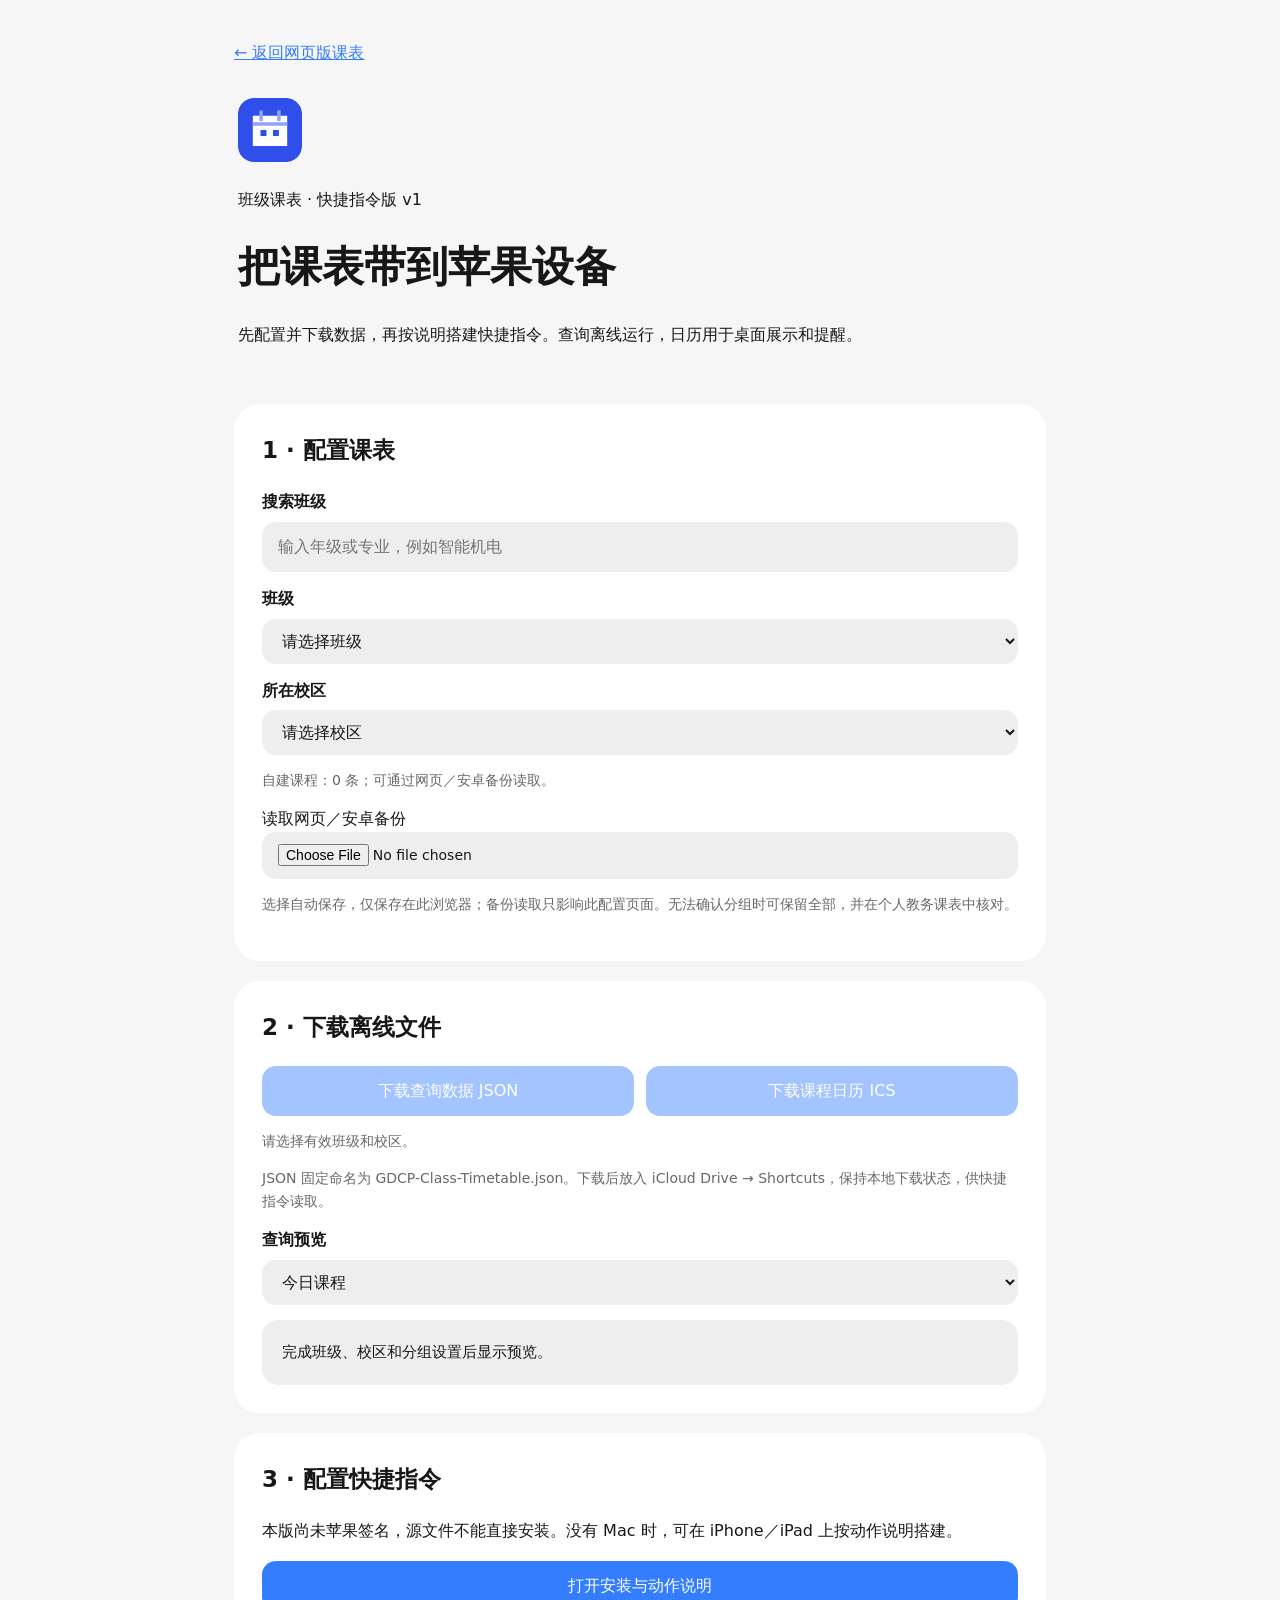
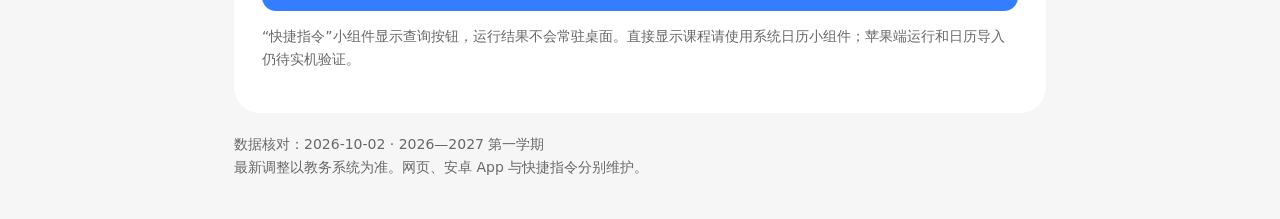
==== shortcuts/index.html @ de6b6f2e "Privacy cleanup: empty timetable clients, previous data backed up privately" ====
<!doctype html><html lang="zh-CN"><head><meta charset="utf-8"><meta name="viewport" content="width=device-width,initial-scale=1,viewport-fit=cover"><title>班级课表 · 苹果快捷指令</title><link rel="icon" href="../icon.svg"><link rel="stylesheet" href="page.css"><script src="../school-data.js" defer></script><script src="core.js" defer></script><script src="page.js" defer></script></head><body><main><a href="../">← 返回网页版课表</a><header><img src="../icon.svg" alt=""><p>班级课表 · 快捷指令版 v1</p><h1>把课表带到苹果设备</h1><p>先配置并下载数据，再按说明搭建快捷指令。查询离线运行，日历用于桌面展示和提醒。</p></header><section><h2>1 · 配置课表</h2><label for="search">搜索班级</label><input id="search" type="search" placeholder="输入年级或专业，例如智能机电"><label for="class">班级</label><select id="class"><option value="">请选择班级</option></select><label for="campus">所在校区</label><select id="campus"><option value="">请选择校区</option><option value="0">清远校区</option><option value="1">天河校区</option><option value="2">花都校区</option><option value="3">国际校区</option></select><div id="groups"></div><p id="custom" class="muted"></p><label class="import">读取网页／安卓备份<input id="backup" type="file" accept=".json,application/json"></label><p class="muted">选择自动保存，仅保存在此浏览器；备份读取只影响此配置页面。无法确认分组时可保留全部，并在个人教务课表中核对。</p><p id="status" role="status"></p></section><section><h2>2 · 下载离线文件</h2><div class="actions"><button id="json" disabled>下载查询数据 JSON</button><button id="ics" disabled>下载课程日历 ICS</button></div><p id="count" class="muted">选择班级、校区和分组选课后可导出。</p><p class="muted">JSON 固定命名为 GDCP-Class-Timetable.json。下载后放入 iCloud Drive → Shortcuts，保持本地下载状态，供快捷指令读取。</p><label for="previewMode">查询预览</label><select id="previewMode"><option value="today">今日课程</option><option value="tomorrow">明日课程</option><option value="next">当前／下一节课</option><option value="week">本周课程</option></select><pre id="preview">完成配置后显示预览。</pre></section><section><h2>3 · 配置快捷指令</h2><p>本版尚未苹果签名，源文件不能直接安装。没有 Mac 时，可在 iPhone／iPad 上按动作说明搭建。</p><div class="actions"><a class="button" href="guide.html">打开安装与动作说明</a></div><p class="muted">“快捷指令”小组件显示查询按钮，运行结果不会常驻桌面。直接显示课程请使用系统日历小组件；苹果端运行和日历导入仍待实机验证。</p></section><footer>数据核对：2026-10-02 · 2026—2027 第一学期<br>最新调整以教务系统为准。网页、安卓 App 与快捷指令分别维护。</footer></main></body></html>
---- shortcuts/page.css ----
:root{color-scheme:light dark;--bg:#f6f6f6;--card:#fff;--ink:#171717;--muted:#686868;--field:#eee;--blue:#347dff}*{box-sizing:border-box}body{margin:0;background:var(--bg);color:var(--ink);font:16px/1.65 system-ui,-apple-system,sans-serif}main{max-width:860px;margin:auto;padding:40px 24px calc(40px + env(safe-area-inset-bottom))}header{padding:32px 4px 20px}header img{width:64px;border-radius:16px}h1{font-size:clamp(28px,5vw,42px);line-height:1.25}h2{font-size:23px;margin-top:0}h3{font-size:19px}section{background:var(--card);border-radius:26px;padding:28px;margin:20px 0}label,legend{display:block;margin:14px 0 6px;font-weight:600}input,select,button,.button{font:inherit;border-radius:14px;padding:12px 16px;border:0}input,select{width:100%;background:var(--field);color:var(--ink);min-width:0}button,.button{background:var(--blue);color:#fff;cursor:pointer;text-decoration:none;display:inline-block;text-align:center}button:disabled{opacity:.45;cursor:default}.secondary{background:var(--field);color:var(--ink)}a{color:var(--blue);overflow-wrap:anywhere}.actions{display:flex;flex-wrap:wrap;gap:12px}.actions>*{flex:1;min-width:190px}fieldset{border:1px solid var(--field);border-radius:18px;margin-top:18px;padding:0 16px 18px}.muted,footer{color:var(--muted);font-size:14px}pre{white-space:pre-wrap;overflow-wrap:anywhere;background:var(--field);border-radius:16px;padding:20px;font:15px/1.7 system-ui;margin-bottom:0}.import{font-weight:400}input[type=file]{font-size:14px}#status{color:#b94728}table{border-collapse:collapse;width:100%;font-size:14px}td,th{border-bottom:1px solid var(--field);padding:12px 6px;text-align:left;vertical-align:top;overflow-wrap:anywhere}code{overflow-wrap:anywhere}details{margin:20px 0}summary{cursor:pointer;font-weight:600}:focus-visible{outline:3px solid #72a4ff;outline-offset:3px}@media(max-width:480px){main{padding:24px 16px}section{padding:22px 18px}table{font-size:13px}.actions>*{min-width:100%}}@media(prefers-color-scheme:dark){:root{--bg:#101010;--card:#202020;--ink:#eee;--muted:#aaa;--field:#303030}}
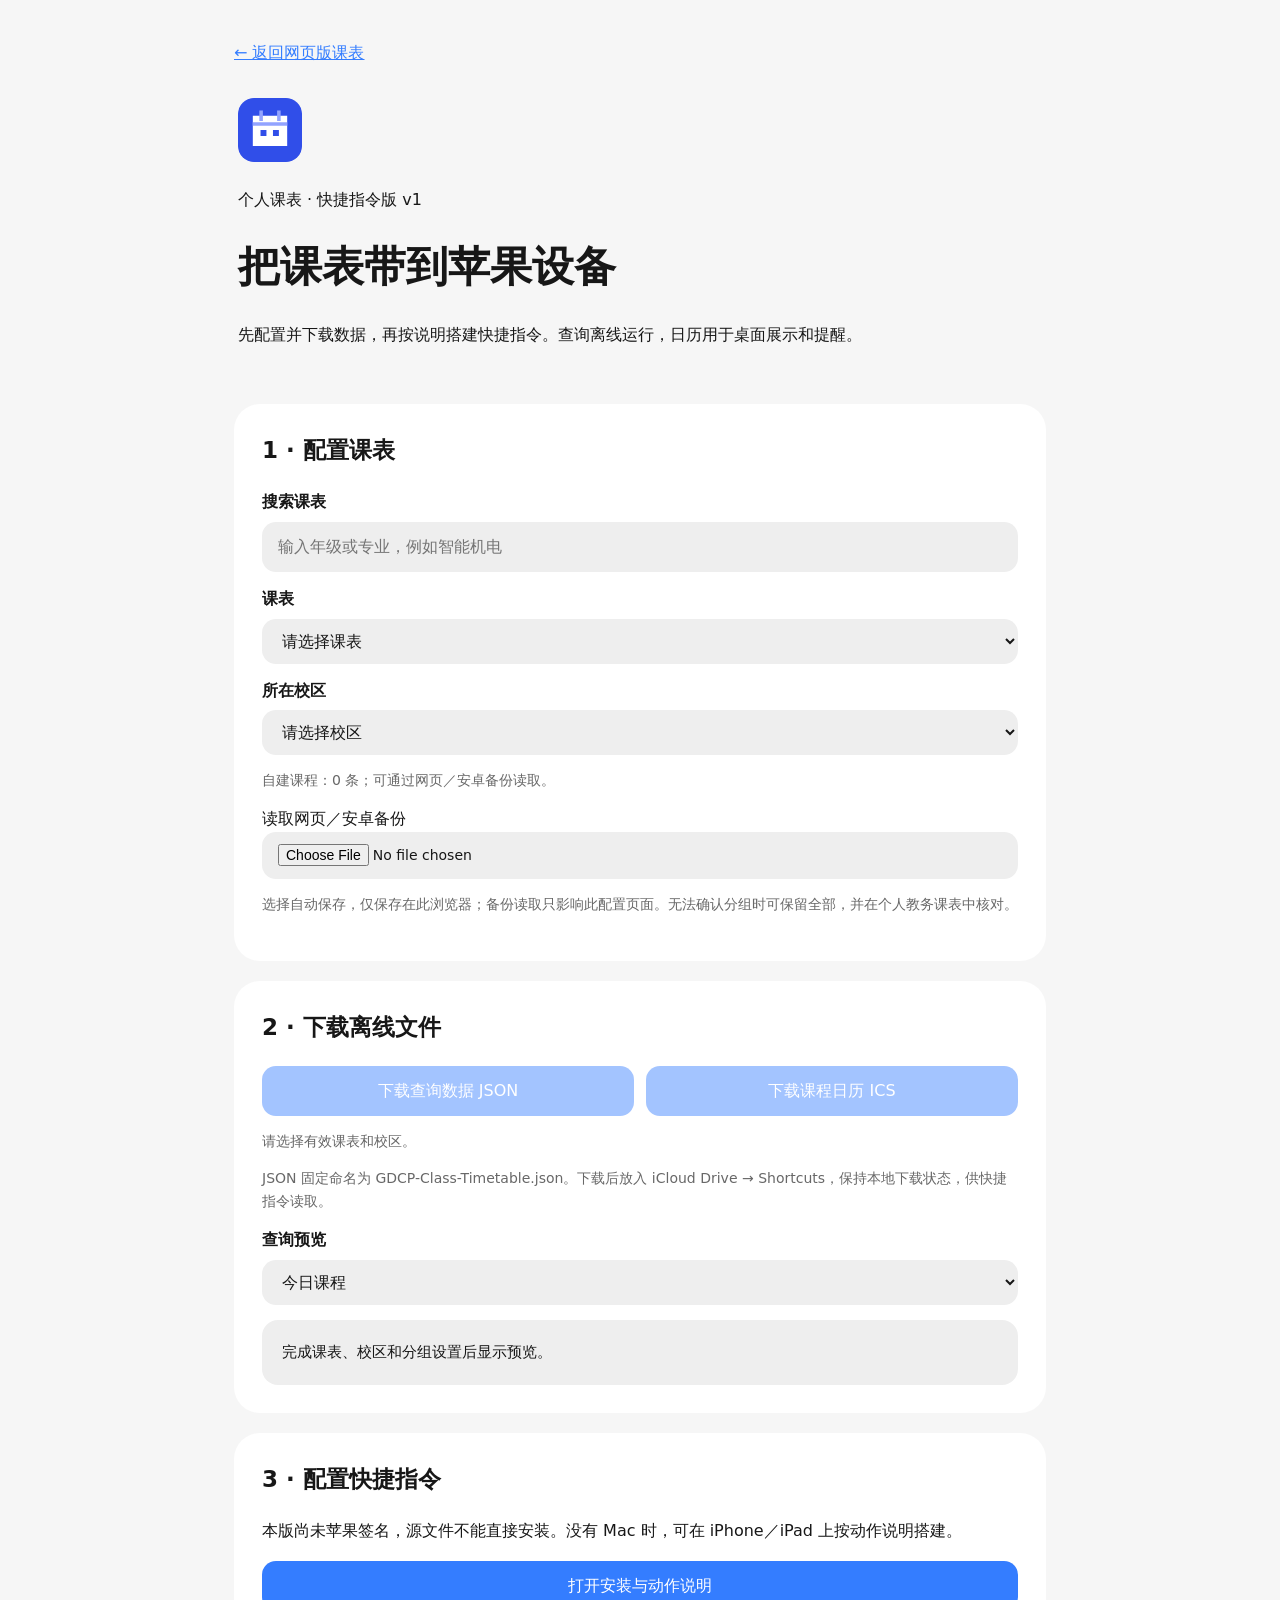
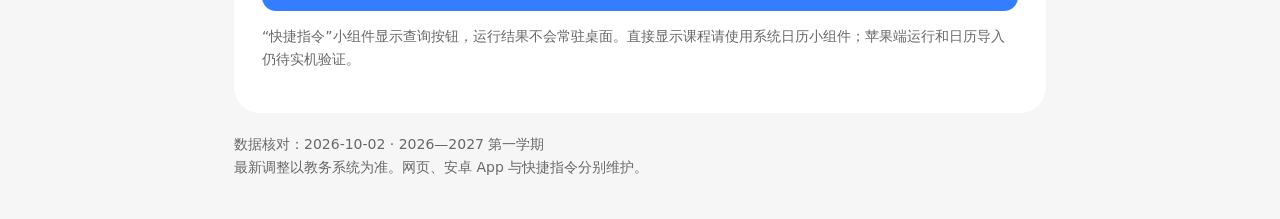
==== commit 45579ac1: "Rename product to personal timetable and space campus choices (3.2.3)" ====
--- a/shortcuts/index.html
+++ b/shortcuts/index.html
@@ -1 +1 @@
-<!doctype html><html lang="zh-CN"><head><meta charset="utf-8"><meta name="viewport" content="width=device-width,initial-scale=1,viewport-fit=cover"><title>班级课表 · 苹果快捷指令</title><link rel="icon" href="../icon.svg"><link rel="stylesheet" href="page.css"><script src="../school-data.js" defer></script><script src="core.js" defer></script><script src="page.js" defer></script></head><body><main><a href="../">← 返回网页版课表</a><header><img src="../icon.svg" alt=""><p>班级课表 · 快捷指令版 v1</p><h1>把课表带到苹果设备</h1><p>先配置并下载数据，再按说明搭建快捷指令。查询离线运行，日历用于桌面展示和提醒。</p></header><section><h2>1 · 配置课表</h2><label for="search">搜索班级</label><input id="search" type="search" placeholder="输入年级或专业，例如智能机电"><label for="class">班级</label><select id="class"><option value="">请选择班级</option></select><label for="campus">所在校区</label><select id="campus"><option value="">请选择校区</option><option value="0">清远校区</option><option value="1">天河校区</option><option value="2">花都校区</option><option value="3">国际校区</option></select><div id="groups"></div><p id="custom" class="muted"></p><label class="import">读取网页／安卓备份<input id="backup" type="file" accept=".json,application/json"></label><p class="muted">选择自动保存，仅保存在此浏览器；备份读取只影响此配置页面。无法确认分组时可保留全部，并在个人教务课表中核对。</p><p id="status" role="status"></p></section><section><h2>2 · 下载离线文件</h2><div class="actions"><button id="json" disabled>下载查询数据 JSON</button><button id="ics" disabled>下载课程日历 ICS</button></div><p id="count" class="muted">选择班级、校区和分组选课后可导出。</p><p class="muted">JSON 固定命名为 GDCP-Class-Timetable.json。下载后放入 iCloud Drive → Shortcuts，保持本地下载状态，供快捷指令读取。</p><label for="previewMode">查询预览</label><select id="previewMode"><option value="today">今日课程</option><option value="tomorrow">明日课程</option><option value="next">当前／下一节课</option><option value="week">本周课程</option></select><pre id="preview">完成配置后显示预览。</pre></section><section><h2>3 · 配置快捷指令</h2><p>本版尚未苹果签名，源文件不能直接安装。没有 Mac 时，可在 iPhone／iPad 上按动作说明搭建。</p><div class="actions"><a class="button" href="guide.html">打开安装与动作说明</a></div><p class="muted">“快捷指令”小组件显示查询按钮，运行结果不会常驻桌面。直接显示课程请使用系统日历小组件；苹果端运行和日历导入仍待实机验证。</p></section><footer>数据核对：2026-10-02 · 2026—2027 第一学期<br>最新调整以教务系统为准。网页、安卓 App 与快捷指令分别维护。</footer></main></body></html>
+<!doctype html><html lang="zh-CN"><head><meta charset="utf-8"><meta name="viewport" content="width=device-width,initial-scale=1,viewport-fit=cover"><title>个人课表 · 苹果快捷指令</title><link rel="icon" href="../icon.svg"><link rel="stylesheet" href="page.css"><script src="../school-data.js" defer></script><script src="core.js" defer></script><script src="page.js" defer></script></head><body><main><a href="../">← 返回网页版课表</a><header><img src="../icon.svg" alt=""><p>个人课表 · 快捷指令版 v1</p><h1>把课表带到苹果设备</h1><p>先配置并下载数据，再按说明搭建快捷指令。查询离线运行，日历用于桌面展示和提醒。</p></header><section><h2>1 · 配置课表</h2><label for="search">搜索课表</label><input id="search" type="search" placeholder="输入年级或专业，例如智能机电"><label for="class">课表</label><select id="class"><option value="">请选择课表</option></select><label for="campus">所在校区</label><select id="campus"><option value="">请选择校区</option><option value="0">清远校区</option><option value="1">天河校区</option><option value="2">花都校区</option><option value="3">国际校区</option></select><div id="groups"></div><p id="custom" class="muted"></p><label class="import">读取网页／安卓备份<input id="backup" type="file" accept=".json,application/json"></label><p class="muted">选择自动保存，仅保存在此浏览器；备份读取只影响此配置页面。无法确认分组时可保留全部，并在个人教务课表中核对。</p><p id="status" role="status"></p></section><section><h2>2 · 下载离线文件</h2><div class="actions"><button id="json" disabled>下载查询数据 JSON</button><button id="ics" disabled>下载课程日历 ICS</button></div><p id="count" class="muted">选择课表、校区和分组选课后可导出。</p><p class="muted">JSON 固定命名为 GDCP-Class-Timetable.json。下载后放入 iCloud Drive → Shortcuts，保持本地下载状态，供快捷指令读取。</p><label for="previewMode">查询预览</label><select id="previewMode"><option value="today">今日课程</option><option value="tomorrow">明日课程</option><option value="next">当前／下一节课</option><option value="week">本周课程</option></select><pre id="preview">完成配置后显示预览。</pre></section><section><h2>3 · 配置快捷指令</h2><p>本版尚未苹果签名，源文件不能直接安装。没有 Mac 时，可在 iPhone／iPad 上按动作说明搭建。</p><div class="actions"><a class="button" href="guide.html">打开安装与动作说明</a></div><p class="muted">“快捷指令”小组件显示查询按钮，运行结果不会常驻桌面。直接显示课程请使用系统日历小组件；苹果端运行和日历导入仍待实机验证。</p></section><footer>数据核对：2026-10-02 · 2026—2027 第一学期<br>最新调整以教务系统为准。网页、安卓 App 与快捷指令分别维护。</footer></main></body></html>
